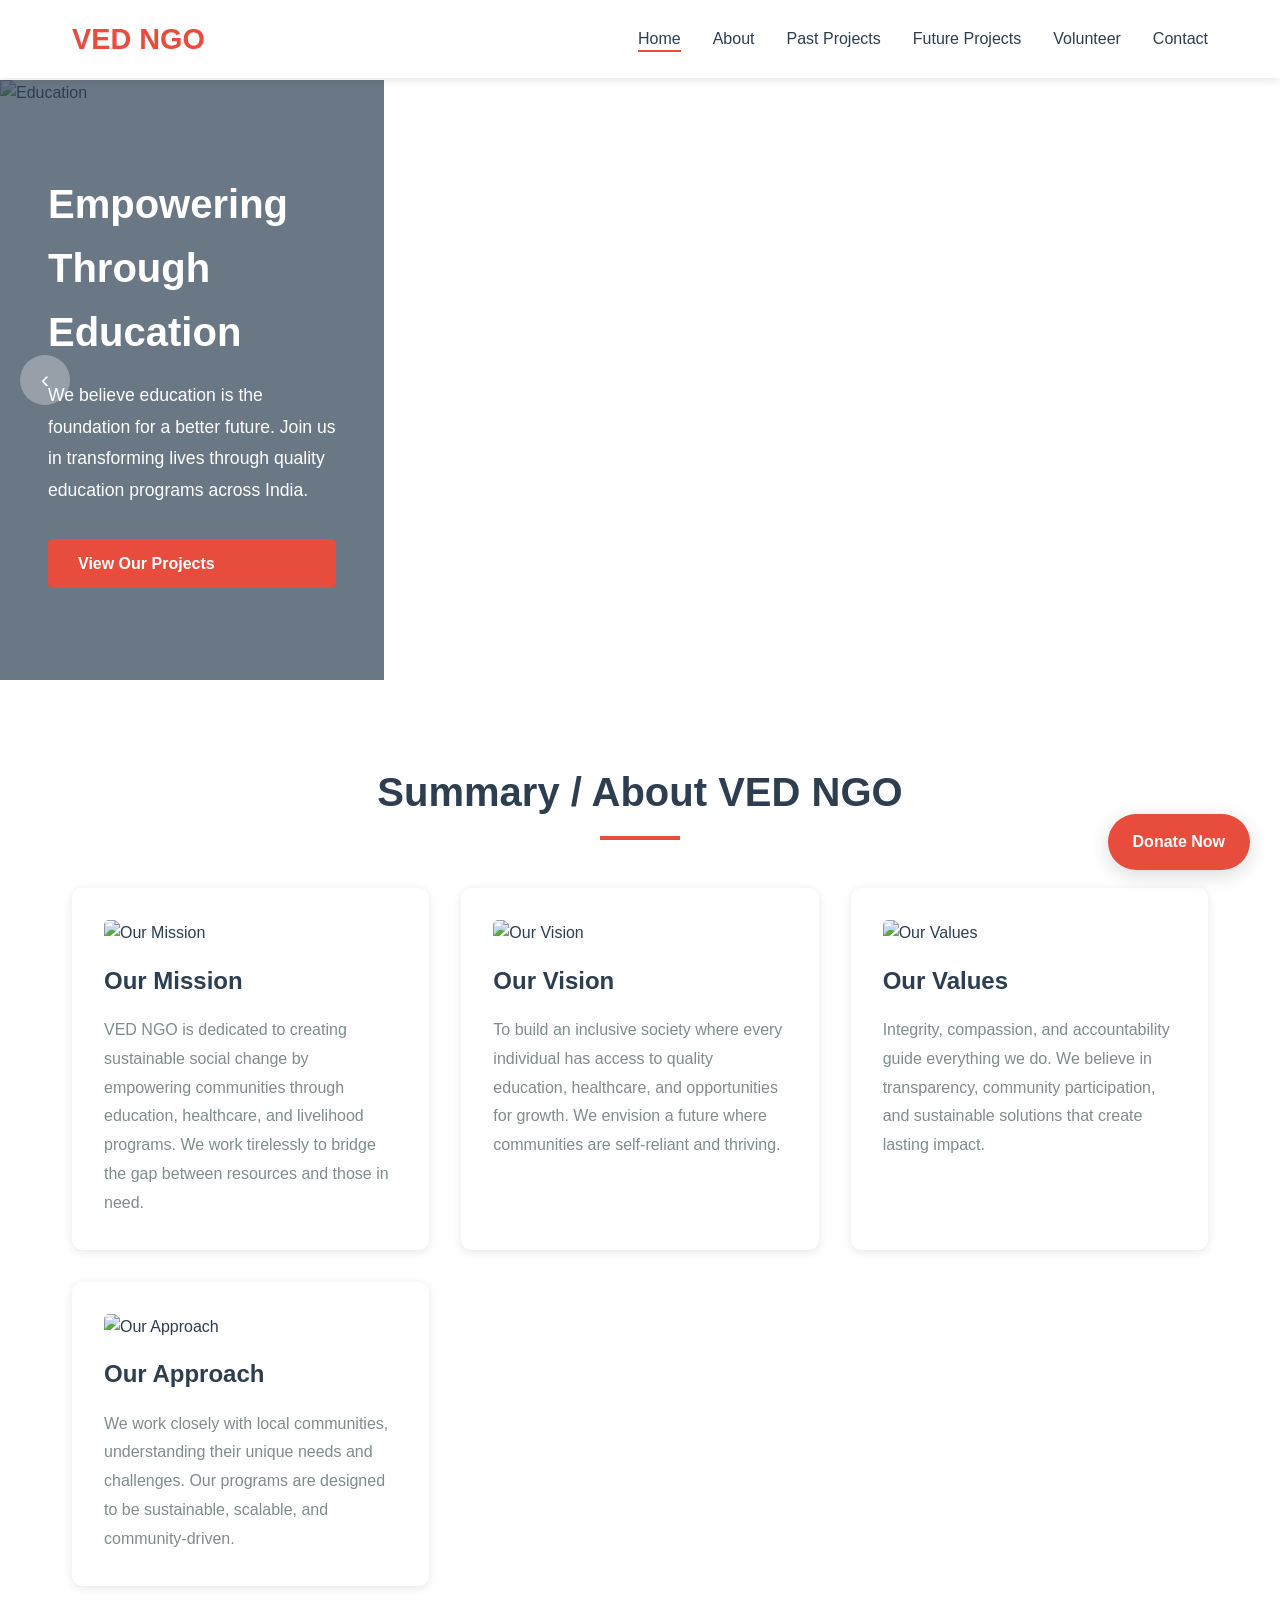
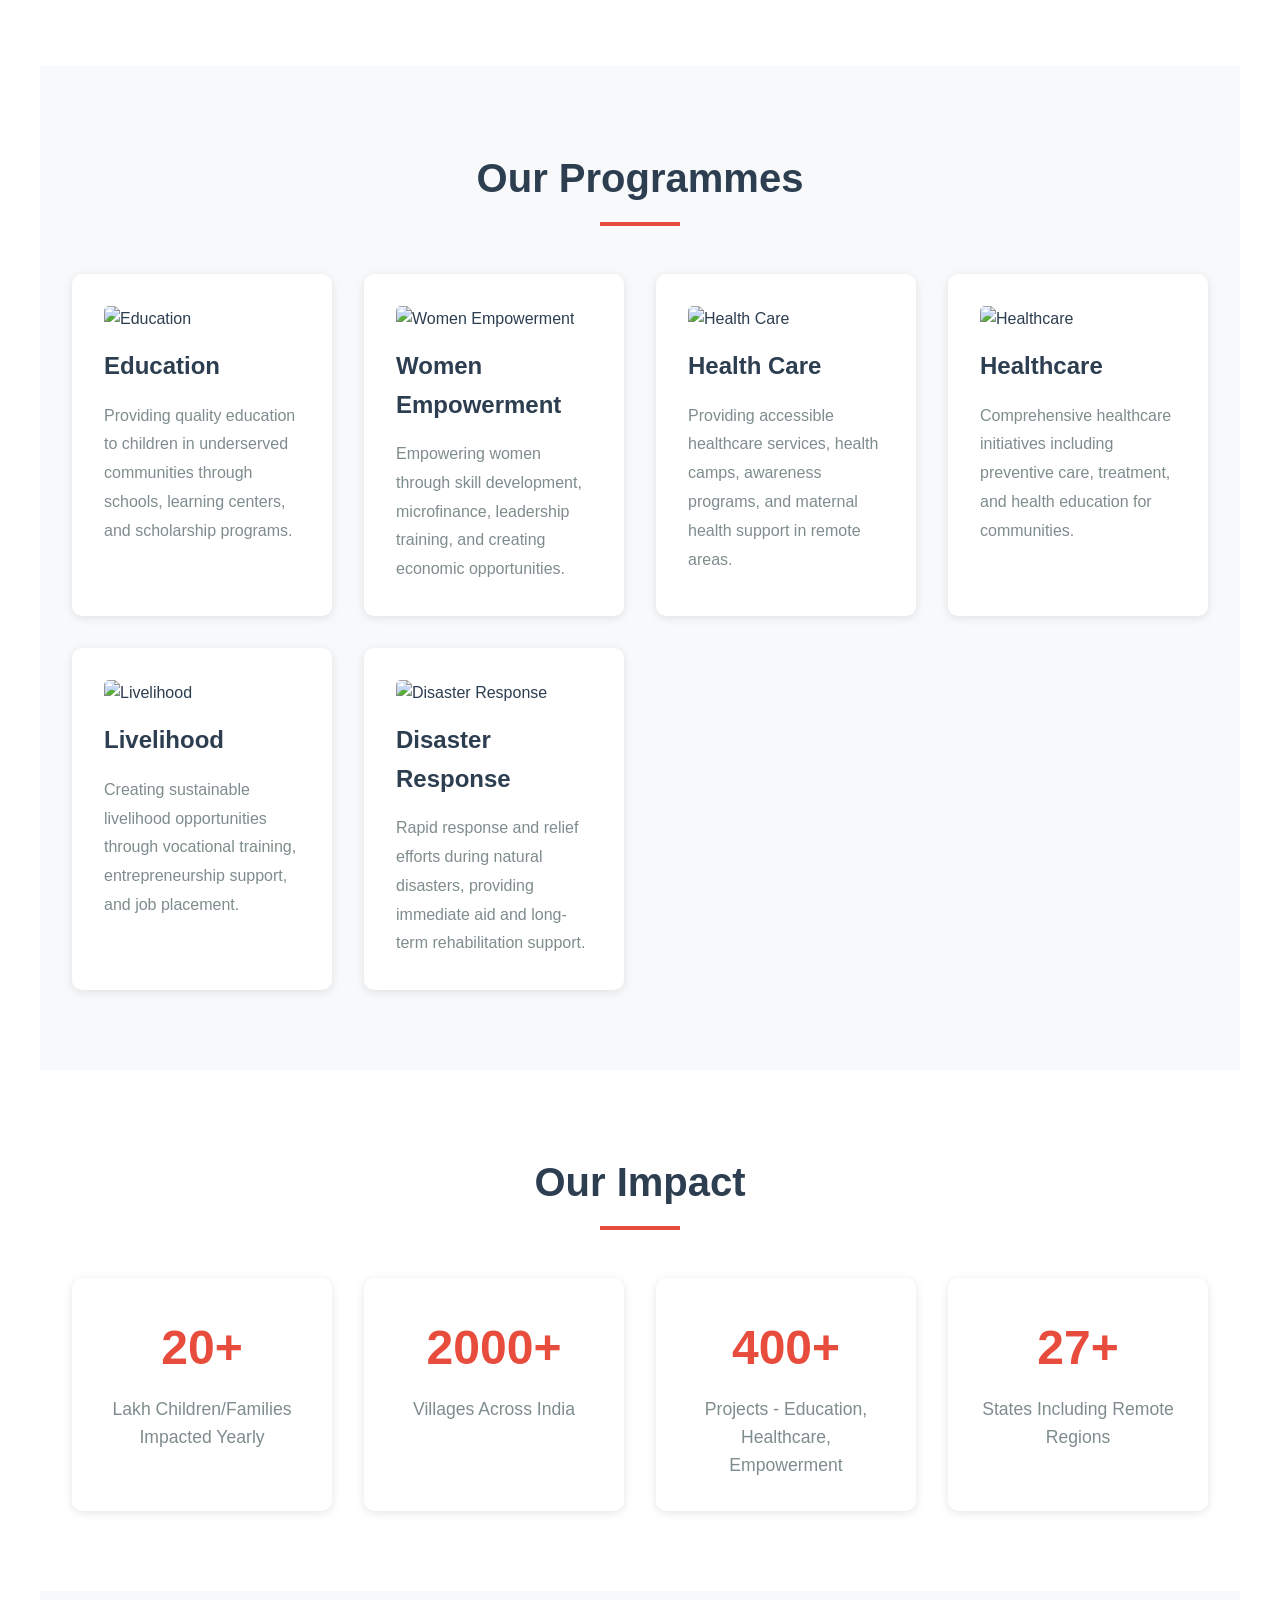
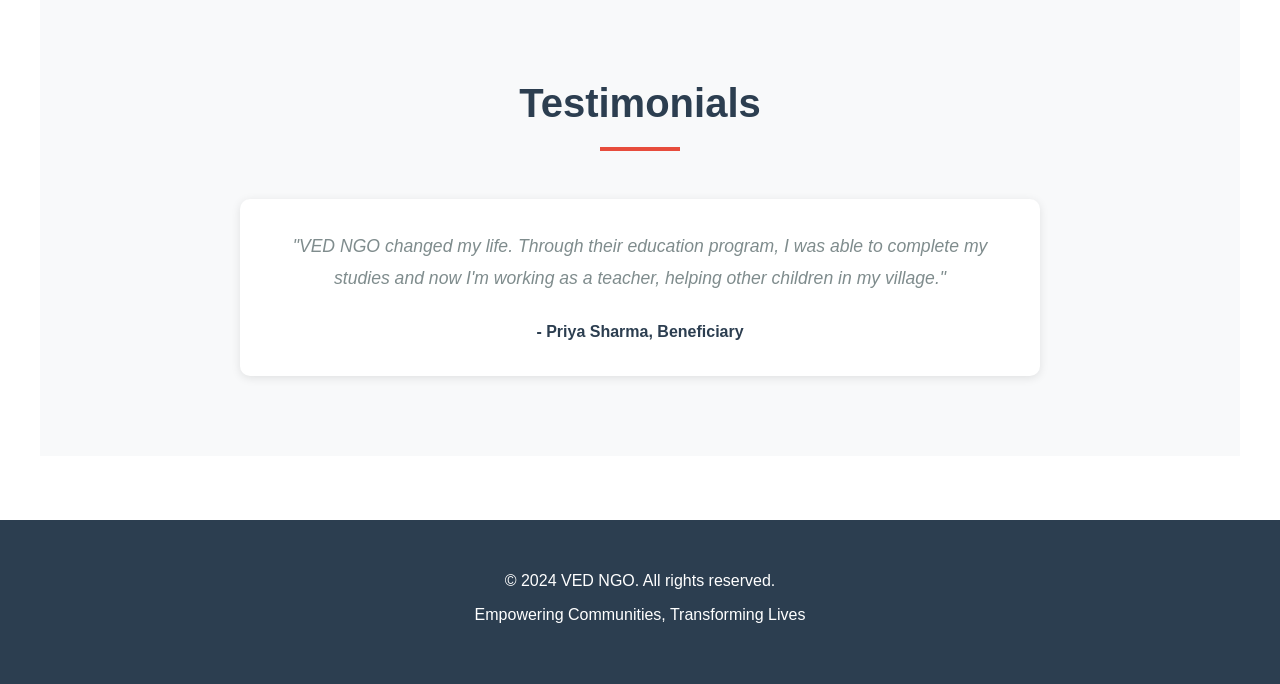
==== index.html @ 5401f5de "Add files via upload" ====
<!DOCTYPE html>
<html lang="en">
<head>
    <meta charset="UTF-8">
    <meta name="viewport" content="width=device-width, initial-scale=1.0">
    <title>VED NGO - Empowering Communities, Transforming Lives</title>
    <link rel="stylesheet" href="assets/css/style.css">
</head>
<body>
    <!-- Page Loader -->
    <div class="page-loader">
        <div class="loader-spinner"></div>
    </div>

    <!-- Navigation Bar -->
    <nav class="navbar">
        <div class="nav-container">
            <a href="index.html" class="logo">VED NGO</a>
            <ul class="nav-menu">
                <li><a href="index.html">Home</a></li>
                <li><a href="about.html">About</a></li>
                <li><a href="past-projects.html">Past Projects</a></li>
                <li><a href="future-projects.html">Future Projects</a></li>
                <li><a href="volunteer.html">Volunteer</a></li>
                <li><a href="contact.html">Contact</a></li>
            </ul>
            <div class="mobile-menu-toggle">
                <span></span>
                <span></span>
                <span></span>
            </div>
        </div>
    </nav>

    <!-- Floating Donate Button -->
    <a href="donate.html" class="floating-donate-btn">Donate Now</a>

    <!-- Main Content -->
    <main class="main-content">
        <!-- Image Slider -->
        <div class="slider-container">
            <div class="slider">
                <div class="slide active">
                    <img src="https://images.unsplash.com/photo-1488521787991-ed7bbaae773c?w=800&h=400&fit=crop" alt="Education">
                    <div class="slide-overlay">
                        <h2>Empowering Through Education</h2>
                        <p>We believe education is the foundation for a better future. Join us in transforming lives through quality education programs across India.</p>
                        <a href="past-projects.html" class="btn">View Our Projects</a>
                    </div>
                </div>
                <div class="slide">
                    <img src="https://images.unsplash.com/photo-1573496359142-b8d87734a5a2?w=800&h=400&fit=crop" alt="Healthcare">
                    <div class="slide-overlay">
                        <h2>Healthcare for All</h2>
                        <p>Access to quality healthcare is a fundamental right. Our healthcare initiatives reach remote villages and underserved communities.</p>
                        <a href="past-projects.html" class="btn">View Our Projects</a>
                    </div>
                </div>
                <div class="slide">
                    <img src="https://images.unsplash.com/photo-1521737604893-d14cc237f11d?w=800&h=400&fit=crop" alt="Women Empowerment">
                    <div class="slide-overlay">
                        <h2>Empowering Women</h2>
                        <p>We empower women through skill development, education, and economic opportunities, creating lasting change in communities.</p>
                        <a href="past-projects.html" class="btn">View Our Projects</a>
                    </div>
                </div>
            </div>
            <button class="slider-arrow prev">‹</button>
            <button class="slider-arrow next">›</button>
            <div class="slider-controls">
                <div class="slider-dot active"></div>
                <div class="slider-dot"></div>
                <div class="slider-dot"></div>
            </div>
        </div>

        <!-- Summary Section -->
        <section class="section">
            <h2 class="section-title">Summary / About VED NGO</h2>
            <div class="grid grid-2">
                <div class="card">
                    <img src="https://images.unsplash.com/photo-1509099863731-ef4b3b1ad936?w=400&h=300&fit=crop" alt="Our Mission" loading="lazy">
                    <h3>Our Mission</h3>
                    <p>VED NGO is dedicated to creating sustainable social change by empowering communities through education, healthcare, and livelihood programs. We work tirelessly to bridge the gap between resources and those in need.</p>
                </div>
                <div class="card">
                    <img src="https://images.unsplash.com/photo-1522071820081-009f0129c71c?w=400&h=300&fit=crop" alt="Our Vision" loading="lazy">
                    <h3>Our Vision</h3>
                    <p>To build an inclusive society where every individual has access to quality education, healthcare, and opportunities for growth. We envision a future where communities are self-reliant and thriving.</p>
                </div>
                <div class="card">
                    <img src="https://images.unsplash.com/photo-1559027615-cd4628902d4a?w=400&h=300&fit=crop" alt="Our Values" loading="lazy">
                    <h3>Our Values</h3>
                    <p>Integrity, compassion, and accountability guide everything we do. We believe in transparency, community participation, and sustainable solutions that create lasting impact.</p>
                </div>
                <div class="card">
                    <img src="https://images.unsplash.com/photo-1552664730-d307ca884978?w=400&h=300&fit=crop" alt="Our Approach" loading="lazy">
                    <h3>Our Approach</h3>
                    <p>We work closely with local communities, understanding their unique needs and challenges. Our programs are designed to be sustainable, scalable, and community-driven.</p>
                </div>
            </div>
        </section>

        <!-- Our Programmes -->
        <section class="section" style="background: var(--bg-light);">
            <h2 class="section-title">Our Programmes</h2>
            <div class="grid grid-3">
                <div class="card">
                    <img src="https://images.unsplash.com/photo-1503676260728-1c00da094a0b?w=400&h=300&fit=crop" alt="Education" loading="lazy">
                    <h3>Education</h3>
                    <p>Providing quality education to children in underserved communities through schools, learning centers, and scholarship programs.</p>
                </div>
                <div class="card">
                    <img src="https://images.unsplash.com/photo-1521737604893-d14cc237f11d?w=400&h=300&fit=crop" alt="Women Empowerment" loading="lazy">
                    <h3>Women Empowerment</h3>
                    <p>Empowering women through skill development, microfinance, leadership training, and creating economic opportunities.</p>
                </div>
                <div class="card">
                    <img src="https://images.unsplash.com/photo-1573496359142-b8d87734a5a2?w=400&h=300&fit=crop" alt="Health Care" loading="lazy">
                    <h3>Health Care</h3>
                    <p>Providing accessible healthcare services, health camps, awareness programs, and maternal health support in remote areas.</p>
                </div>
                <div class="card">
                    <img src="https://images.unsplash.com/photo-1552664730-d307ca884978?w=400&h=300&fit=crop" alt="Healthcare" loading="lazy">
                    <h3>Healthcare</h3>
                    <p>Comprehensive healthcare initiatives including preventive care, treatment, and health education for communities.</p>
                </div>
                <div class="card">
                    <img src="https://images.unsplash.com/photo-1521791136064-7986c2920216?w=400&h=300&fit=crop" alt="Livelihood" loading="lazy">
                    <h3>Livelihood</h3>
                    <p>Creating sustainable livelihood opportunities through vocational training, entrepreneurship support, and job placement.</p>
                </div>
                <div class="card">
                    <img src="https://images.unsplash.com/photo-1469571486292-0ba58a3f068b?w=400&h=300&fit=crop" alt="Disaster Response" loading="lazy">
                    <h3>Disaster Response</h3>
                    <p>Rapid response and relief efforts during natural disasters, providing immediate aid and long-term rehabilitation support.</p>
                </div>
            </div>
        </section>

        <!-- Our Impact -->
        <section class="section">
            <h2 class="section-title">Our Impact</h2>
            <div class="stats-grid">
                <div class="stat-card">
                    <div class="stat-number">20+</div>
                    <div class="stat-label">Lakh Children/Families Impacted Yearly</div>
                </div>
                <div class="stat-card">
                    <div class="stat-number">2000+</div>
                    <div class="stat-label">Villages Across India</div>
                </div>
                <div class="stat-card">
                    <div class="stat-number">400+</div>
                    <div class="stat-label">Projects - Education, Healthcare, Empowerment</div>
                </div>
                <div class="stat-card">
                    <div class="stat-number">27+</div>
                    <div class="stat-label">States Including Remote Regions</div>
                </div>
            </div>
        </section>

        <!-- Testimonials -->
        <section class="section" style="background: var(--bg-light);">
            <h2 class="section-title">Testimonials</h2>
            <div class="testimonials-container">
                <div class="testimonial-card active">
                    <p class="testimonial-text">"VED NGO changed my life. Through their education program, I was able to complete my studies and now I'm working as a teacher, helping other children in my village."</p>
                    <p class="testimonial-author">- Priya Sharma, Beneficiary</p>
                </div>
                <div class="testimonial-card">
                    <p class="testimonial-text">"Volunteering with VED NGO has been one of the most rewarding experiences. The impact we create together is truly inspiring and meaningful."</p>
                    <p class="testimonial-author">- Rajesh Kumar, Volunteer</p>
                </div>
                <div class="testimonial-card">
                    <p class="testimonial-text">"I've been supporting VED NGO for years. Their transparency and the real impact they create in communities gives me confidence that my donations are making a difference."</p>
                    <p class="testimonial-author">- Anjali Mehta, Donor</p>
                </div>
                <div class="testimonial-card">
                    <p class="testimonial-text">"The healthcare camp organized by VED NGO in our village saved many lives. We are grateful for their continued support and care."</p>
                    <p class="testimonial-author">- Village Elder, Rural Community</p>
                </div>
            </div>
        </section>
    </main>

    <!-- Footer -->
    <footer class="footer">
        <div class="footer-content">
            <p>&copy; 2024 VED NGO. All rights reserved.</p>
            <p>Empowering Communities, Transforming Lives</p>
        </div>
    </footer>

    <script src="assets/js/main.js"></script>
</body>
</html>
---- assets/css/style.css ----
/* ============================================
   VED NGO - Global Styles
   ============================================ */

/* Reset & Base Styles */
* {
    margin: 0;
    padding: 0;
    box-sizing: border-box;
}

:root {
    --primary-color: #e74c3c;
    --secondary-color: #2c3e50;
    --accent-color: #3498db;
    --text-dark: #2c3e50;
    --text-light: #7f8c8d;
    --bg-light: #f8f9fa;
    --white: #ffffff;
    --shadow: 0 2px 10px rgba(0, 0, 0, 0.1);
    --shadow-hover: 0 5px 20px rgba(0, 0, 0, 0.15);
    --transition: all 0.3s ease;
}

body {
    font-family: 'Segoe UI', Tahoma, Geneva, Verdana, sans-serif;
    line-height: 1.6;
    color: var(--text-dark);
    overflow-x: hidden;
}

/* Loading Animation */
.page-loader {
    position: fixed;
    top: 0;
    left: 0;
    width: 100%;
    height: 100%;
    background: var(--white);
    display: flex;
    justify-content: center;
    align-items: center;
    z-index: 9999;
    transition: opacity 0.5s ease, visibility 0.5s ease;
}

.page-loader.hidden {
    opacity: 0;
    visibility: hidden;
}

.loader-spinner {
    width: 50px;
    height: 50px;
    border: 5px solid var(--bg-light);
    border-top-color: var(--primary-color);
    border-radius: 50%;
    animation: spin 1s linear infinite;
}

@keyframes spin {
    to { transform: rotate(360deg); }
}

/* Navigation Bar */
.navbar {
    position: fixed;
    top: 0;
    width: 100%;
    background: var(--white);
    box-shadow: var(--shadow);
    z-index: 1000;
    transition: var(--transition);
}

.navbar.scrolled {
    box-shadow: var(--shadow-hover);
}

.nav-container {
    max-width: 1200px;
    margin: 0 auto;
    padding: 1rem 2rem;
    display: flex;
    justify-content: space-between;
    align-items: center;
}

.logo {
    font-size: 1.8rem;
    font-weight: bold;
    color: var(--primary-color);
    text-decoration: none;
}

.nav-menu {
    display: flex;
    list-style: none;
    gap: 2rem;
}

.nav-menu a {
    text-decoration: none;
    color: var(--text-dark);
    font-weight: 500;
    transition: var(--transition);
    position: relative;
}

.nav-menu a::after {
    content: '';
    position: absolute;
    bottom: -5px;
    left: 0;
    width: 0;
    height: 2px;
    background: var(--primary-color);
    transition: var(--transition);
}

.nav-menu a:hover::after,
.nav-menu a.active::after {
    width: 100%;
}

.nav-menu a:hover {
    color: var(--primary-color);
}

.mobile-menu-toggle {
    display: none;
    flex-direction: column;
    cursor: pointer;
    gap: 5px;
}

.mobile-menu-toggle span {
    width: 25px;
    height: 3px;
    background: var(--text-dark);
    transition: var(--transition);
}

/* Floating Donate Button */
.floating-donate-btn {
    position: fixed;
    bottom: 30px;
    right: 30px;
    background: var(--primary-color);
    color: var(--white);
    padding: 15px 25px;
    border-radius: 50px;
    text-decoration: none;
    font-weight: bold;
    box-shadow: var(--shadow-hover);
    z-index: 999;
    transition: var(--transition);
    animation: pulse 2s infinite;
}

.floating-donate-btn:hover {
    transform: translateY(-5px);
    box-shadow: 0 8px 25px rgba(231, 76, 60, 0.4);
}

@keyframes pulse {
    0%, 100% { transform: scale(1); }
    50% { transform: scale(1.05); }
}

/* Main Content */
.main-content {
    margin-top: 80px;
    min-height: calc(100vh - 80px);
}

/* Section Styles */
.section {
    padding: 80px 2rem;
    max-width: 1200px;
    margin: 0 auto;
}

.section-title {
    text-align: center;
    font-size: 2.5rem;
    margin-bottom: 3rem;
    color: var(--secondary-color);
    position: relative;
    padding-bottom: 1rem;
}

.section-title::after {
    content: '';
    position: absolute;
    bottom: 0;
    left: 50%;
    transform: translateX(-50%);
    width: 80px;
    height: 4px;
    background: var(--primary-color);
}

/* Image Slider */
.slider-container {
    position: relative;
    width: 100%;
    height: 600px;
    overflow: hidden;
    margin-top: 80px;
}

.slider {
    position: relative;
    width: 100%;
    height: 100%;
}

.slide {
    position: absolute;
    width: 100%;
    height: 100%;
    opacity: 0;
    transition: opacity 1s ease;
}

.slide.active {
    opacity: 1;
}

.slide img {
    width: 100%;
    height: 100%;
    object-fit: cover;
}

.slide-overlay {
    position: absolute;
    left: 0;
    top: 0;
    width: 30%;
    height: 100%;
    background: rgba(44, 62, 80, 0.7);
    display: flex;
    flex-direction: column;
    justify-content: center;
    padding: 3rem;
    color: var(--white);
    z-index: 2;
}

.slide-overlay h2 {
    font-size: 2.5rem;
    margin-bottom: 1rem;
}

.slide-overlay p {
    font-size: 1.1rem;
    margin-bottom: 2rem;
    line-height: 1.8;
}

.btn {
    display: block;
    padding: 12px 30px;
    background: var(--primary-color);
    color: var(--white);
    text-decoration: none;
    border-radius: 5px;
    font-weight: bold;
    transition: var(--transition);
    border: none;
    cursor: pointer;
    font-size: 1rem;
}

.btn:hover {
    background: #c0392b;
    transform: translateY(-2px);
    box-shadow: var(--shadow-hover);
}

.btn-secondary {
    background: var(--accent-color);
    display: block;
    padding: 12px 30px;
    color: var(--white);
    text-decoration: none;
    border-radius: 5px;
    font-weight: bold;
    transition: var(--transition);
    border: none;
    cursor: pointer;
    font-size: 1rem;
}

.btn-secondary:hover {
    background: #2980b9;
}

.slider-controls {
    position: absolute;
    bottom: 20px;
    left: 50%;
    transform: translateX(-50%);
    display: flex;
    gap: 10px;
    z-index: 3;
}

.slider-dot {
    width: 12px;
    height: 12px;
    border-radius: 50%;
    background: rgba(255, 255, 255, 0.5);
    cursor: pointer;
    transition: var(--transition);
}

.slider-dot.active {
    background: var(--white);
    width: 30px;
    border-radius: 6px;
}

.slider-arrow {
    position: absolute;
    top: 50%;
    transform: translateY(-50%);
    background: rgba(255, 255, 255, 0.3);
    color: var(--white);
    border: none;
    width: 50px;
    height: 50px;
    border-radius: 50%;
    cursor: pointer;
    font-size: 1.5rem;
    transition: var(--transition);
    z-index: 3;
}

.slider-arrow:hover {
    background: rgba(255, 255, 255, 0.5);
}

.slider-arrow.prev {
    left: 20px;
}

.slider-arrow.next {
    right: 20px;
}

/* Grid Layouts */
.grid {
    display: grid;
    gap: 2rem;
}

.grid-2 {
    grid-template-columns: repeat(auto-fit, minmax(300px, 1fr));
}

.grid-3 {
    grid-template-columns: repeat(auto-fit, minmax(250px, 1fr));
}

.grid-4 {
    grid-template-columns: repeat(auto-fit, minmax(200px, 1fr));
}

/* Cards */
.card {
    background: var(--white);
    border-radius: 10px;
    padding: 2rem;
    box-shadow: var(--shadow);
    transition: var(--transition);
    overflow: hidden;
}

.card:hover {
    transform: translateY(-5px);
    box-shadow: var(--shadow-hover);
}

.card img {
    width: 100%;
    height: 200px;
    object-fit: cover;
    border-radius: 5px;
    margin-bottom: 1rem;
}

.card h3 {
    color: var(--secondary-color);
    margin-bottom: 1rem;
    font-size: 1.5rem;
}

.card p {
    color: var(--text-light);
    line-height: 1.8;
}

/* Team Cards */
.team-card {
    background: var(--white);
    border-radius: 15px;
    padding: 2rem;
    box-shadow: var(--shadow);
    transition: var(--transition);
    overflow: hidden;
    display: flex;
    flex-direction: column;
    align-items: center;
    text-align: center;
    height: 100%;
}

.team-card:hover {
    transform: translateY(-8px);
    box-shadow: var(--shadow-hover);
}

.team-card {
    position: relative;
}

.team-card {
    position: relative;
}

.team-card img {
    width: 180px;
    height: 180px;
    object-fit: cover;
    border-radius: 15px;
    margin-bottom: 1.5rem;
    position: relative;
    z-index: 1;
    transition: var(--transition);
    border: 5px solid transparent;
    background: 
        linear-gradient(white, white) padding-box,
        linear-gradient(135deg, #e74c3c, #3498db, #e74c3c, #2ecc71) border-box;
    background-size: 300% 300%;
    animation: borderGradient 4s ease infinite;
    box-shadow: 0 10px 30px rgba(0, 0, 0, 0.15),
                inset 0 0 20px rgba(255, 255, 255, 0.1);
}

@keyframes borderGradient {
    0%, 100% {
        background-position: 0% 50%;
    }
    50% {
        background-position: 100% 50%;
    }
}

.team-card:hover img {
    transform: scale(1.05);
    box-shadow: 0 15px 40px rgba(0, 0, 0, 0.2),
                inset 0 0 25px rgba(255, 255, 255, 0.15);
    animation-duration: 2s;
}

.team-card h3 {
    color: var(--secondary-color);
    margin-bottom: 0.5rem;
    font-size: 1.4rem;
    font-weight: 600;
}

.team-card .designation {
    color: var(--primary-color);
    font-weight: bold;
    margin-bottom: 1rem;
    font-size: 1rem;
}

.team-card .description {
    color: var(--text-light);
    margin-bottom: 1.5rem;
    line-height: 1.7;
    flex-grow: 1;
    font-size: 0.95rem;
}

.team-card .email {
    color: var(--accent-color);
    font-size: 0.9rem;
    text-decoration: none;
    transition: var(--transition);
    word-break: break-word;
}

.team-card .email:hover {
    color: var(--primary-color);
    text-decoration: underline;
}

.team-grid {
    display: grid;
    grid-template-columns: repeat(auto-fit, minmax(300px, 1fr));
    gap: 2.5rem;
    margin-top: 3rem;
}

@media (max-width: 768px) {
    .team-grid {
        grid-template-columns: repeat(auto-fit, minmax(280px, 1fr));
        gap: 2rem;
    }
    
    .team-card {
        padding: 2.5rem 1.5rem;
    }
    
    .team-card img {
        width: 220px;
        height: 220px;
        border-width: 6px;
        box-shadow: 0 10px 30px rgba(0, 0, 0, 0.15),
                    inset 0 0 20px rgba(255, 255, 255, 0.1);
    }
    
    .team-card:hover img {
        box-shadow: 0 15px 40px rgba(0, 0, 0, 0.2),
                    inset 0 0 25px rgba(255, 255, 255, 0.15);
    }
    
    .team-card h3 {
        font-size: 1.5rem;
    }
    
    .team-card .designation {
        font-size: 1.1rem;
    }
}

@media (max-width: 480px) {
    .team-grid {
        grid-template-columns: 1fr;
        gap: 2.5rem;
    }
    
    .team-card {
        padding: 2.5rem 1.5rem;
    }
    
    .team-card img {
        width: 200px;
        height: 200px;
        border-width: 6px;
        box-shadow: 0 10px 30px rgba(0, 0, 0, 0.15),
                    inset 0 0 20px rgba(255, 255, 255, 0.1);
    }
    
    .team-card:hover img {
        box-shadow: 0 15px 40px rgba(0, 0, 0, 0.2),
                    inset 0 0 25px rgba(255, 255, 255, 0.15);
    }
}

/* Impact Stats */
.stats-grid {
    display: grid;
    grid-template-columns: repeat(auto-fit, minmax(200px, 1fr));
    gap: 2rem;
    margin-top: 3rem;
}

.stat-card {
    text-align: center;
    padding: 2rem;
    background: var(--white);
    border-radius: 10px;
    box-shadow: var(--shadow);
    transition: var(--transition);
}

.stat-card:hover {
    transform: translateY(-5px);
    box-shadow: var(--shadow-hover);
}

.stat-number {
    font-size: 3rem;
    font-weight: bold;
    color: var(--primary-color);
    margin-bottom: 0.5rem;
}

.stat-label {
    font-size: 1.1rem;
    color: var(--text-light);
}

/* Testimonials */
.testimonials-container {
    position: relative;
    max-width: 800px;
    margin: 0 auto;
}

.testimonial-card {
    background: var(--white);
    padding: 2rem;
    border-radius: 10px;
    box-shadow: var(--shadow);
    text-align: center;
    display: none;
}

.testimonial-card.active {
    display: block;
    animation: fadeIn 0.5s ease;
}

@keyframes fadeIn {
    from { opacity: 0; transform: translateY(20px); }
    to { opacity: 1; transform: translateY(0); }
}

.testimonial-text {
    font-size: 1.1rem;
    font-style: italic;
    color: var(--text-light);
    margin-bottom: 1.5rem;
    line-height: 1.8;
}

.testimonial-author {
    font-weight: bold;
    color: var(--secondary-color);
}

/* Forms */
.form-container {
    max-width: 600px;
    margin: 0 auto;
    background: var(--white);
    padding: 3rem;
    border-radius: 10px;
    box-shadow: var(--shadow);
}

.form-group {
    margin-bottom: 1.5rem;
}

.form-group label {
    display: block;
    margin-bottom: 0.5rem;
    color: var(--text-dark);
    font-weight: 500;
}

.form-group input,
.form-group textarea,
.form-group select {
    width: 100%;
    padding: 12px;
    border: 2px solid #e0e0e0;
    border-radius: 5px;
    font-size: 1rem;
    transition: var(--transition);
    font-family: inherit;
}

.form-group input:focus,
.form-group textarea:focus,
.form-group select:focus {
    outline: none;
    border-color: var(--primary-color);
}

.form-group textarea {
    resize: vertical;
    min-height: 120px;
}

.checkbox-group {
    display: flex;
    align-items: center;
    gap: 0.5rem;
}

.checkbox-group input[type="checkbox"] {
    width: auto;
}

/* Account Details */
.account-details {
    background: var(--bg-light);
    padding: 2rem;
    border-radius: 10px;
    margin-top: 2rem;
}

.account-details h3 {
    margin-bottom: 1rem;
    color: var(--secondary-color);
}

.account-info {
    background: var(--white);
    padding: 1rem;
    border-radius: 5px;
    margin-bottom: 1rem;
    display: flex;
    justify-content: space-between;
    align-items: center;
}

.copy-btn {
    padding: 8px 15px;
    background: var(--accent-color);
    color: var(--white);
    border: none;
    border-radius: 5px;
    cursor: pointer;
    font-size: 0.9rem;
    transition: var(--transition);
}

.copy-btn:hover {
    background: #2980b9;
}

/* Modal */
.modal {
    display: none;
    position: fixed;
    top: 0;
    left: 0;
    width: 100%;
    height: 100%;
    background: rgba(0, 0, 0, 0.8);
    z-index: 2000;
    overflow-y: auto;
}

.modal.active {
    display: flex;
    justify-content: center;
    align-items: center;
    padding: 2rem;
}

.modal-content {
    background: var(--white);
    border-radius: 10px;
    max-width: 800px;
    width: 100%;
    max-height: 90vh;
    overflow-y: auto;
    position: relative;
    animation: modalSlideIn 0.3s ease;
}

@keyframes modalSlideIn {
    from {
        opacity: 0;
        transform: translateY(-50px);
    }
    to {
        opacity: 1;
        transform: translateY(0);
    }
}

.modal-header {
    padding: 2rem;
    border-bottom: 1px solid #e0e0e0;
    display: flex;
    justify-content: space-between;
    align-items: center;
}

.modal-header h2 {
    color: var(--secondary-color);
}

.modal-close {
    background: none;
    border: none;
    font-size: 2rem;
    cursor: pointer;
    color: var(--text-light);
    transition: var(--transition);
}

.modal-close:hover {
    color: var(--primary-color);
}

.modal-body {
    padding: 2rem;
}

.modal-body img {
    width: 100%;
    border-radius: 5px;
    margin-bottom: 1rem;
}

/* Success Message */
.success-message {
    display: none;
    background: #27ae60;
    color: var(--white);
    padding: 1.5rem;
    border-radius: 5px;
    margin-top: 1rem;
    text-align: center;
}

.success-message.active {
    display: block;
    animation: fadeIn 0.5s ease;
}

/* Footer */
.footer {
    background: var(--secondary-color);
    color: var(--white);
    padding: 3rem 2rem;
    text-align: center;
    margin-top: 4rem;
}

.footer-content {
    max-width: 1200px;
    margin: 0 auto;
}

.footer p {
    margin-bottom: 0.5rem;
}

/* Responsive Design */
@media (max-width: 768px) {
    .nav-menu {
        position: fixed;
        top: 70px;
        left: -100%;
        width: 100%;
        background: var(--white);
        flex-direction: column;
        padding: 2rem;
        box-shadow: var(--shadow);
        transition: var(--transition);
    }

    .nav-menu.active {
        left: 0;
    }

    .mobile-menu-toggle {
        display: flex;
    }

    .slide-overlay {
        width: 100%;
        background: rgba(44, 62, 80, 0.8);
    }

    .slide-overlay h2 {
        font-size: 1.8rem;
    }

    .section-title {
        font-size: 2rem;
    }

    .slider-container {
        height: 400px;
    }

    .form-container {
        padding: 2rem 1.5rem;
    }

    .floating-donate-btn {
        bottom: 20px;
        right: 20px;
        padding: 12px 20px;
        font-size: 0.9rem;
    }

    .grid-2,
    .grid-3,
    .grid-4 {
        grid-template-columns: 1fr;
    }
}

@media (max-width: 480px) {
    .section {
        padding: 60px 1rem;
    }

    .slider-container {
        height: 300px;
    }

    .slide-overlay {
        padding: 2rem 1.5rem;
    }

    .slide-overlay h2 {
        font-size: 1.5rem;
    }

    .stat-number {
        font-size: 2rem;
    }
}
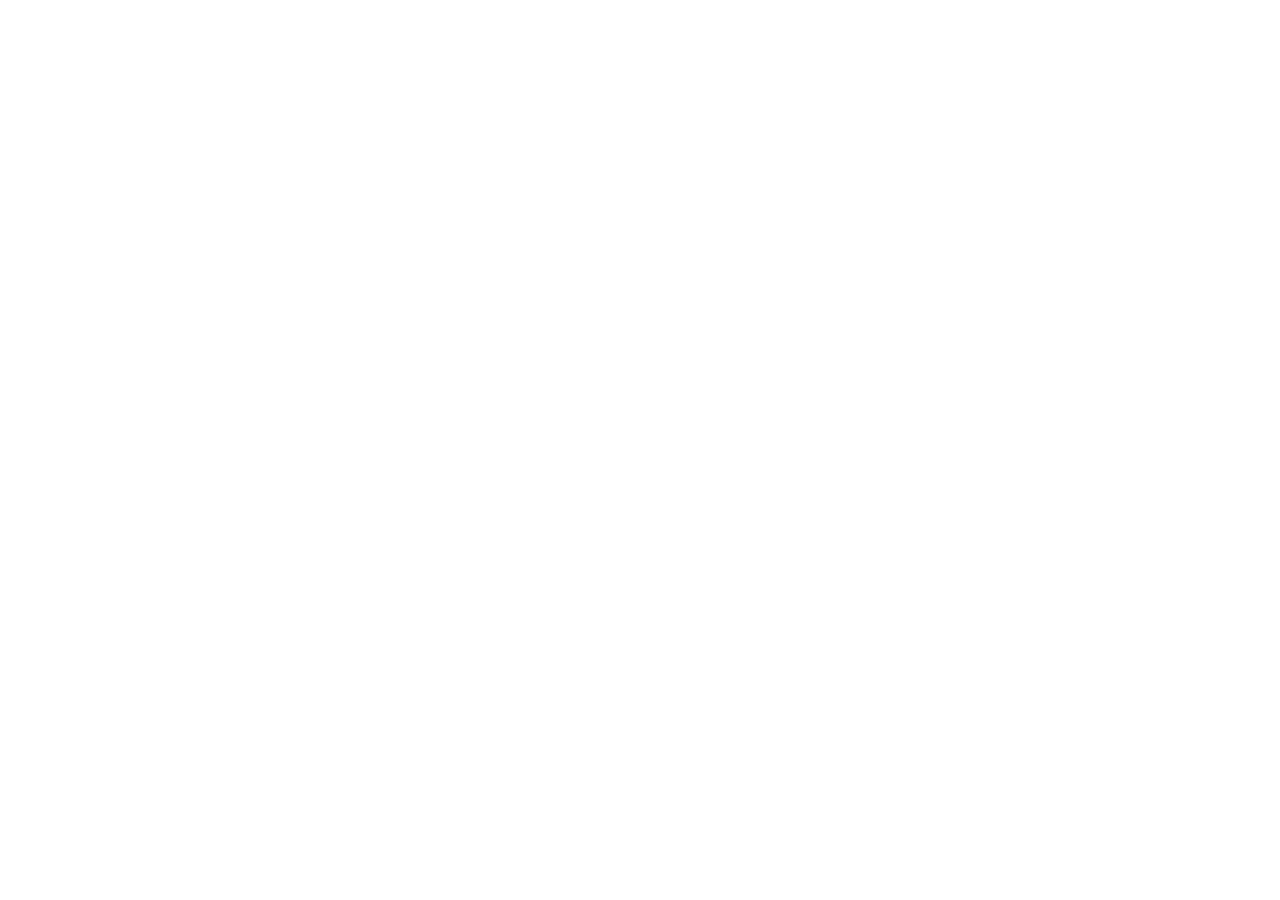
==== commit e4146d5a: "Add files via upload" ====
--- a/index.html
+++ b/index.html
@@ -1,199 +1,84 @@
-<!DOCTYPE html>
+<!doctype html>
 <html lang="en">
-<head>
-    <meta charset="UTF-8">
-    <meta name="viewport" content="width=device-width, initial-scale=1.0">
-    <title>VED NGO - Empowering Communities, Transforming Lives</title>
-    <link rel="stylesheet" href="assets/css/style.css">
-</head>
-<body>
-    <!-- Page Loader -->
-    <div class="page-loader">
-        <div class="loader-spinner"></div>
-    </div>
+  <head>
+    <meta charset="UTF-8" />
 
-    <!-- Navigation Bar -->
-    <nav class="navbar">
-        <div class="nav-container">
-            <a href="index.html" class="logo">VED NGO</a>
-            <ul class="nav-menu">
-                <li><a href="index.html">Home</a></li>
-                <li><a href="about.html">About</a></li>
-                <li><a href="past-projects.html">Past Projects</a></li>
-                <li><a href="future-projects.html">Future Projects</a></li>
-                <li><a href="volunteer.html">Volunteer</a></li>
-                <li><a href="contact.html">Contact</a></li>
-            </ul>
-            <div class="mobile-menu-toggle">
-                <span></span>
-                <span></span>
-                <span></span>
-            </div>
-        </div>
-    </nav>
+    <!-- =========================
+         BASIC & RESPONSIVE
+    ========================== -->
+    <meta name="viewport" content="width=device-width, initial-scale=1.0" />
+    <meta http-equiv="X-UA-Compatible" content="IE=edge" />
 
-    <!-- Floating Donate Button -->
-    <a href="donate.html" class="floating-donate-btn">Donate Now</a>
+    <!-- =========================
+         FAVICONS
+    ========================== -->
+    <link rel="icon" type="image/png" href="/VED_NGO/favicon.png" />
+    <link rel="apple-touch-icon" href="/VED_NGO/favicon.png" />
+    <link rel="manifest" href="/site.webmanifest" />
 
-    <!-- Main Content -->
-    <main class="main-content">
-        <!-- Image Slider -->
-        <div class="slider-container">
-            <div class="slider">
-                <div class="slide active">
-                    <img src="https://images.unsplash.com/photo-1488521787991-ed7bbaae773c?w=800&h=400&fit=crop" alt="Education">
-                    <div class="slide-overlay">
-                        <h2>Empowering Through Education</h2>
-                        <p>We believe education is the foundation for a better future. Join us in transforming lives through quality education programs across India.</p>
-                        <a href="past-projects.html" class="btn">View Our Projects</a>
-                    </div>
-                </div>
-                <div class="slide">
-                    <img src="https://images.unsplash.com/photo-1573496359142-b8d87734a5a2?w=800&h=400&fit=crop" alt="Healthcare">
-                    <div class="slide-overlay">
-                        <h2>Healthcare for All</h2>
-                        <p>Access to quality healthcare is a fundamental right. Our healthcare initiatives reach remote villages and underserved communities.</p>
-                        <a href="past-projects.html" class="btn">View Our Projects</a>
-                    </div>
-                </div>
-                <div class="slide">
-                    <img src="https://images.unsplash.com/photo-1521737604893-d14cc237f11d?w=800&h=400&fit=crop" alt="Women Empowerment">
-                    <div class="slide-overlay">
-                        <h2>Empowering Women</h2>
-                        <p>We empower women through skill development, education, and economic opportunities, creating lasting change in communities.</p>
-                        <a href="past-projects.html" class="btn">View Our Projects</a>
-                    </div>
-                </div>
-            </div>
-            <button class="slider-arrow prev">‹</button>
-            <button class="slider-arrow next">›</button>
-            <div class="slider-controls">
-                <div class="slider-dot active"></div>
-                <div class="slider-dot"></div>
-                <div class="slider-dot"></div>
-            </div>
-        </div>
+    <!-- =========================
+         PRIMARY SEO META
+    ========================== -->
+    <title>
+      Volunteers for Enhancing Development (VeD) | Life with Dignity
+    </title>
 
-        <!-- Summary Section -->
-        <section class="section">
-            <h2 class="section-title">Summary / About VED NGO</h2>
-            <div class="grid grid-2">
-                <div class="card">
-                    <img src="https://images.unsplash.com/photo-1509099863731-ef4b3b1ad936?w=400&h=300&fit=crop" alt="Our Mission" loading="lazy">
-                    <h3>Our Mission</h3>
-                    <p>VED NGO is dedicated to creating sustainable social change by empowering communities through education, healthcare, and livelihood programs. We work tirelessly to bridge the gap between resources and those in need.</p>
-                </div>
-                <div class="card">
-                    <img src="https://images.unsplash.com/photo-1522071820081-009f0129c71c?w=400&h=300&fit=crop" alt="Our Vision" loading="lazy">
-                    <h3>Our Vision</h3>
-                    <p>To build an inclusive society where every individual has access to quality education, healthcare, and opportunities for growth. We envision a future where communities are self-reliant and thriving.</p>
-                </div>
-                <div class="card">
-                    <img src="https://images.unsplash.com/photo-1559027615-cd4628902d4a?w=400&h=300&fit=crop" alt="Our Values" loading="lazy">
-                    <h3>Our Values</h3>
-                    <p>Integrity, compassion, and accountability guide everything we do. We believe in transparency, community participation, and sustainable solutions that create lasting impact.</p>
-                </div>
-                <div class="card">
-                    <img src="https://images.unsplash.com/photo-1552664730-d307ca884978?w=400&h=300&fit=crop" alt="Our Approach" loading="lazy">
-                    <h3>Our Approach</h3>
-                    <p>We work closely with local communities, understanding their unique needs and challenges. Our programs are designed to be sustainable, scalable, and community-driven.</p>
-                </div>
-            </div>
-        </section>
+    <meta
+      name="description"
+      content="Volunteers for Enhancing Development (VeD) is a registered non-profit organization in India working to ensure life with dignity through education, empowerment, healthcare, and community welfare."
+    />
 
-        <!-- Our Programmes -->
-        <section class="section" style="background: var(--bg-light);">
-            <h2 class="section-title">Our Programmes</h2>
-            <div class="grid grid-3">
-                <div class="card">
-                    <img src="https://images.unsplash.com/photo-1503676260728-1c00da094a0b?w=400&h=300&fit=crop" alt="Education" loading="lazy">
-                    <h3>Education</h3>
-                    <p>Providing quality education to children in underserved communities through schools, learning centers, and scholarship programs.</p>
-                </div>
-                <div class="card">
-                    <img src="https://images.unsplash.com/photo-1521737604893-d14cc237f11d?w=400&h=300&fit=crop" alt="Women Empowerment" loading="lazy">
-                    <h3>Women Empowerment</h3>
-                    <p>Empowering women through skill development, microfinance, leadership training, and creating economic opportunities.</p>
-                </div>
-                <div class="card">
-                    <img src="https://images.unsplash.com/photo-1573496359142-b8d87734a5a2?w=400&h=300&fit=crop" alt="Health Care" loading="lazy">
-                    <h3>Health Care</h3>
-                    <p>Providing accessible healthcare services, health camps, awareness programs, and maternal health support in remote areas.</p>
-                </div>
-                <div class="card">
-                    <img src="https://images.unsplash.com/photo-1552664730-d307ca884978?w=400&h=300&fit=crop" alt="Healthcare" loading="lazy">
-                    <h3>Healthcare</h3>
-                    <p>Comprehensive healthcare initiatives including preventive care, treatment, and health education for communities.</p>
-                </div>
-                <div class="card">
-                    <img src="https://images.unsplash.com/photo-1521791136064-7986c2920216?w=400&h=300&fit=crop" alt="Livelihood" loading="lazy">
-                    <h3>Livelihood</h3>
-                    <p>Creating sustainable livelihood opportunities through vocational training, entrepreneurship support, and job placement.</p>
-                </div>
-                <div class="card">
-                    <img src="https://images.unsplash.com/photo-1469571486292-0ba58a3f068b?w=400&h=300&fit=crop" alt="Disaster Response" loading="lazy">
-                    <h3>Disaster Response</h3>
-                    <p>Rapid response and relief efforts during natural disasters, providing immediate aid and long-term rehabilitation support.</p>
-                </div>
-            </div>
-        </section>
+    <meta
+      name="keywords"
+      content="VED NGO, Volunteers for Enhancing Development, NGO India, Education NGO, Women Empowerment, Community Development, Health Camps, Rural Education, Volunteer, Donate"
+    />
 
-        <!-- Our Impact -->
-        <section class="section">
-            <h2 class="section-title">Our Impact</h2>
-            <div class="stats-grid">
-                <div class="stat-card">
-                    <div class="stat-number">20+</div>
-                    <div class="stat-label">Lakh Children/Families Impacted Yearly</div>
-                </div>
-                <div class="stat-card">
-                    <div class="stat-number">2000+</div>
-                    <div class="stat-label">Villages Across India</div>
-                </div>
-                <div class="stat-card">
-                    <div class="stat-number">400+</div>
-                    <div class="stat-label">Projects - Education, Healthcare, Empowerment</div>
-                </div>
-                <div class="stat-card">
-                    <div class="stat-number">27+</div>
-                    <div class="stat-label">States Including Remote Regions</div>
-                </div>
-            </div>
-        </section>
+    <meta
+      name="author"
+      content="Volunteers for Enhancing Development (VeD)"
+    />
 
-        <!-- Testimonials -->
-        <section class="section" style="background: var(--bg-light);">
-            <h2 class="section-title">Testimonials</h2>
-            <div class="testimonials-container">
-                <div class="testimonial-card active">
-                    <p class="testimonial-text">"VED NGO changed my life. Through their education program, I was able to complete my studies and now I'm working as a teacher, helping other children in my village."</p>
-                    <p class="testimonial-author">- Priya Sharma, Beneficiary</p>
-                </div>
-                <div class="testimonial-card">
-                    <p class="testimonial-text">"Volunteering with VED NGO has been one of the most rewarding experiences. The impact we create together is truly inspiring and meaningful."</p>
-                    <p class="testimonial-author">- Rajesh Kumar, Volunteer</p>
-                </div>
-                <div class="testimonial-card">
-                    <p class="testimonial-text">"I've been supporting VED NGO for years. Their transparency and the real impact they create in communities gives me confidence that my donations are making a difference."</p>
-                    <p class="testimonial-author">- Anjali Mehta, Donor</p>
-                </div>
-                <div class="testimonial-card">
-                    <p class="testimonial-text">"The healthcare camp organized by VED NGO in our village saved many lives. We are grateful for their continued support and care."</p>
-                    <p class="testimonial-author">- Village Elder, Rural Community</p>
-                </div>
-            </div>
-        </section>
-    </main>
+    <!-- =========================
+         OPEN GRAPH (SOCIAL SHARING)
+    ========================== -->
+    <meta property="og:title" content="Volunteers for Enhancing Development (VeD)" />
+    <meta
+      property="og:description"
+      content="Ensuring life with dignity through education, empowerment, healthcare, and community-driven development across India."
+    />
+    <meta property="og:type" content="website" />
+    <meta property="og:url" content="https://www.ved.ngo" />
+    <meta property="og:image" content="/social-preview.png" />
 
-    <!-- Footer -->
-    <footer class="footer">
-        <div class="footer-content">
-            <p>&copy; 2024 VED NGO. All rights reserved.</p>
-            <p>Empowering Communities, Transforming Lives</p>
-        </div>
-    </footer>
+    <!-- =========================
+         TWITTER CARD
+    ========================== -->
+    <meta name="twitter:card" content="summary_large_image" />
+    <meta name="twitter:title" content="Volunteers for Enhancing Development (VeD)" />
+    <meta
+      name="twitter:description"
+      content="A people-driven NGO ensuring life with dignity through education, empowerment, and community welfare."
+    />
+    <meta name="twitter:image" content="/social-preview.png" />
 
-    <script src="assets/js/main.js"></script>
-</body>
+    <!-- =========================
+         THEME & BRANDING
+    ========================== -->
+    <meta name="theme-color" content="#0c2a58" />
+    <script type="module" crossorigin src="/VED_NGO/assets/index-DH_8-UJY.js"></script>
+    <link rel="modulepreload" crossorigin href="/VED_NGO/assets/vendor-OvXVS5lI.js">
+    <link rel="modulepreload" crossorigin href="/VED_NGO/assets/router-HA94xk6A.js">
+    <link rel="modulepreload" crossorigin href="/VED_NGO/assets/motion-ClbK1lOG.js">
+    <link rel="stylesheet" crossorigin href="/VED_NGO/assets/index-874qnlNV.css">
+  </head>
+
+  <body>
+    <!-- APP ROOT -->
+    <div id="root"></div>
+
+    <!-- MODAL ROOT (IMPORTANT) -->
+    <div id="modal-root"></div>
+
+    <!-- APP ENTRY -->
+  </body>
 </html>
-
